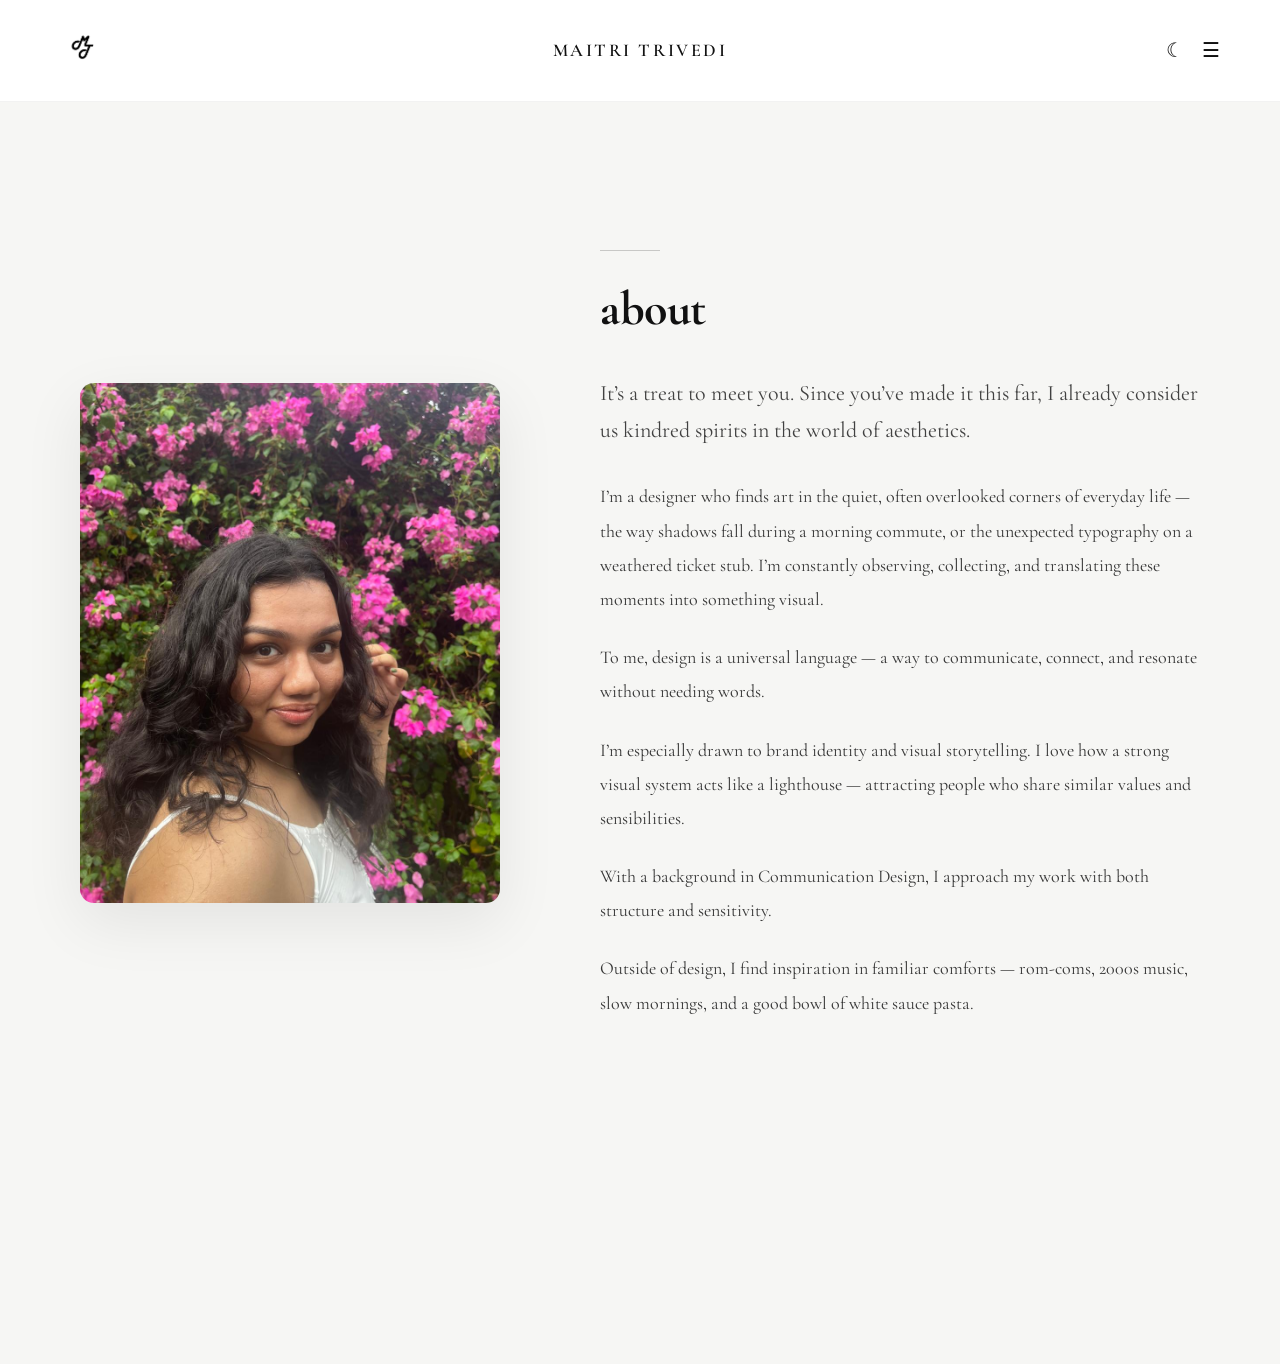
==== about.html @ b1fb1498 "Initial commit" ====
<!DOCTYPE html>

<html lang="en">

<head>
  <meta charset="UTF-8">
  <meta name="viewport" content="width=device-width, initial-scale=1.0">
  <title>About — Maitri Trivedi</title>

  <link rel="stylesheet" href="style.css">
  <link rel="stylesheet" href="css/about.css">

  <link href="https://fonts.googleapis.com/css2?family=Cormorant+Garamond:wght@400;500;600&display=swap" rel="stylesheet">
</head>

<body class="about-page">

  <!-- HEADER (unchanged) -->

  <header class="site-header">
    <div class="header-left">
      <a href="index.html">
        <img src="Logo.png" class="logo-img">
      </a>
    </div>

<div class="site-name">MAITRI TRIVEDI</div>

<div class="header-actions">
    <button class="theme-toggle" id="theme-toggle">☾</button>
    <button class="menu-toggle">☰</button>
</div>

  </header>

  <!-- ABOUT -->

  <main class="about-container">


<div class="about-grid">

  <!-- IMAGE -->
  <div class="about-image">
    <img src="maitri.jpg" alt="Maitri Trivedi">
  </div>

  <!-- TEXT -->
  <div class="about-text">

    <h1>about</h1>

    <p class="lead">
      It’s a treat to meet you. Since you’ve made it this far, I already consider us kindred spirits in the world of aesthetics.
    </p>

    <p>
      I’m a designer who finds art in the quiet, often overlooked corners of everyday life — the way shadows fall during a morning commute, or the unexpected typography on a weathered ticket stub. I’m constantly observing, collecting, and translating these moments into something visual.
    </p>

    <p>
      To me, design is a universal language — a way to communicate, connect, and resonate without needing words.
    </p>

    <p>
      I’m especially drawn to brand identity and visual storytelling. I love how a strong visual system acts like a lighthouse — attracting people who share similar values and sensibilities.
    </p>

    <p>
      With a background in Communication Design, I approach my work with both structure and sensitivity.
    </p>

    <p>
      Outside of design, I find inspiration in familiar comforts — rom-coms, 2000s music, slow mornings, and a good bowl of white sauce pasta.
    </p>

  </div>

</div>

  </main>

  <!-- FOOTER -->

  <footer class="project-footer">
  </footer>

</body>
</html>
---- style.css ----
/* ================= RESET ================= */

*{
  margin:0;
  padding:0;
  box-sizing:border-box;
}

body{
  font-family:'Cormorant Garamond',serif;
  background:#ffffff;
  color:#111;
  line-height:1.6;
  padding-top:90px;
}

body.dark{
  background:#0f0f0f;
  color:#f5f5f5;
}

/* ================= HEADER ================= */

.site-header{
  position:fixed;
  top:0;
  width:100%;
  display:grid;
  grid-template-columns:1fr auto 1fr;
  align-items:center;
  padding:22px 60px;
  background:#ffffff;
  border-bottom:1px solid rgba(0,0,0,0.05);
  z-index:999;
}

body.dark .site-header{
  background:#0f0f0f;
  border-bottom:1px solid rgba(255,255,255,0.08);
}

.logo-img{ height:48px; }

.site-name{
  font-size:18px;
  letter-spacing:.14em;
  font-weight:600;
}

.header-actions{
  display:flex;
  gap:18px;
  justify-self:end;
}

.menu-toggle,
.theme-toggle{
  background:none;
  border:none;
  font-size:20px;
  cursor:pointer;
  color:inherit;
}

/* ================= MENU ================= */

.menu-overlay{
  position:fixed;
  inset:0;
  display:flex;
  align-items:center;
  justify-content:center;
  background:#ffffff;
  opacity:0;
  pointer-events:none;
  transition:0.3s ease;
}

.menu-overlay.active{
  opacity:1;
  pointer-events:auto;
}

body.dark .menu-overlay{
  background:#0f0f0f;
}

.menu-nav{
  display:flex;
  flex-direction:column;
  gap:30px;
}

.menu-nav a{
  font-size:56px;
  text-decoration:none;
  color:inherit;
}

/* ================= HERO ================= */

.hero{
  min-height:92vh;
  display:flex;
  align-items:center;
  justify-content:center;
  padding:120px 40px 80px;
}

/* CONTAINER */
.hero-inner{
  max-width:1100px;
  margin:0 auto;
}

/* INTRO (SHIFTED RIGHT SLIGHTLY) */
.hero-intro{
  font-size:18px;
  opacity:.55;
  margin-bottom:30px;

  text-align:right;
  max-width:400px;
  margin-left:auto;
}

/* MAIN TITLE */
.hero-title{
  font-size:clamp(60px,7vw,110px);
  line-height:1.05;
  letter-spacing:-1.5px;

  text-align:center;
  margin-bottom:50px;
}

/* SUBTEXT (SHIFTED LEFT — CREATES BALANCE) */
.hero-subtext{
  font-size:20px;
  line-height:1.8;
  opacity:.65;

  max-width:600px;
  text-align:left;
}

/* ================= WORK ================= */

.work{
  max-width:1200px;
  margin:160px auto;
  padding:120px 70px;
  background:#f7f7f5;
  border-radius:40px;
}

body.dark .work{
  background:#121212;
}

/* ================= SECTION HEADER ================= */

.section-header{
  margin-bottom:80px;
  text-align:center;
}

.section-header h2{
  font-size:54px;
}

.subtitle{
  margin-top:10px;
  opacity:.6;
}

/* ================= FEATURED ================= */

.featured-project{
  margin-bottom:120px;
}

.featured-link{
  display:block;
  text-decoration:none;
  color:inherit;
}

.featured-image{
  border-radius:24px;
  overflow:hidden;
  box-shadow:0 30px 80px rgba(0,0,0,0.12);
}

.featured-image img{
  width:100%;
  height:520px;
  object-fit:cover;
}

.featured-info{
  margin-top:30px;
}

.featured-info h2{
  font-size:44px;
}

.featured-info p{
  font-size:18px;
  opacity:.7;
}

/* ================= GRID ================= */

.projects{
  display:grid;
  grid-template-columns:repeat(2,1fr);
  gap:40px;
}

/* ================= PROJECT CARD ================= */

.project{
  display:block; /* IMPORTANT FIX */
  text-decoration:none;
  color:inherit;

  background:#ffffff;
  border-radius:22px;
  overflow:hidden;

  box-shadow:0 15px 50px rgba(0,0,0,0.08);
}

body.dark .project{
  background:#1a1a1a;
  box-shadow:0 25px 70px rgba(0,0,0,0.6);
}

.project img{
  width:100%;
  height:320px;
  object-fit:cover;
}

.project-info{
  padding:26px;
}

.project-info h3{
  font-size:28px;
}

.project-info span{
  font-size:14px;
  opacity:.6;
}

/* ================= CONTACT ================= */

.contact{
  padding:180px 40px 140px;
  text-align:center;
}

.contact h2{
  font-size:54px;
}

.contact-text{
  font-size:20px;
  opacity:.7;
  margin:30px 0;
}

/* ================= FOOTER ================= */

.site-footer{
  padding:80px;
  text-align:center;
  opacity:.5;
}

/* ================= RESPONSIVE ================= */

@media (max-width:900px){

  .projects{
    grid-template-columns:1fr;
  }

  .hero-title{
    font-size:54px;
  }

  .work{
    padding:80px 30px;
  }

}

/* ================= MENU ================= */

/* ================= MENU ================= */

.menu-overlay{
  position:fixed;
  inset:0;
  background:#111;

  display:flex;
  align-items:center;
  justify-content:center;

  opacity:0;
  visibility:hidden;
  pointer-events:none;

  transition:opacity 0.4s ease, visibility 0.4s ease;

  z-index:9999;
}

.menu-overlay.active{
  opacity:1;
  visibility:visible;
  pointer-events:auto;
}

.menu-nav{
  display:flex;
  flex-direction:column;
  gap:30px;
  text-align:center;
}

.menu-nav a{
  font-size:40px;
  color:#fff;
  text-decoration:none;
  transition:.3s;
}

.menu-nav a:hover{
  opacity:.6;
}


/* ================= MENU BUTTON (CROSS ICON) ================= */

.menu-toggle{
  font-size:20px;
  transition:0.3s;
}

.menu-toggle.open{
  transform:rotate(90deg);
}

.menu-toggle.open::before{
  content:"✕";
}


/* ================= PAGE TRANSITION ================= */

.page-transition{
  position:fixed;
  inset:0;
  background:#111;

  transform:translateY(-100%);
  transition:0.6s ease;

  z-index:10000;
}

.page-transition.active{
  transform:translateY(0);
}


/* ================= HEADER ================= */

.site-header{
  position:fixed;
  top:0;
  width:100%;
  z-index:1000;
  backdrop-filter:blur(10px);
}

/* ================= DARK CONTACT SECTION ================= */

/* ================= CONTACT SPACER ================= */

.contact-spacer{
  height:220px;
}


/* ================= CONTACT OVERLAY ================= */

.contact-dark{
  background:#0a0a0a;
  color:#f5f5f5;

  padding:200px 60px 120px;

  margin-top:-180px;
  border-radius:40px 40px 0 0;

  position:relative;
  z-index:10;

  transform:translateY(80px);
  opacity:0.9;

  transition:all 0.8s cubic-bezier(0.22,1,0.36,1);
}

.contact-dark.active{
  transform:translateY(0);
  opacity:1;
}


/* ================= GRID STRUCTURE ================= */

.contact-dark-inner{
  max-width:1200px;
  margin:0 auto;

  display:grid;
  grid-template-columns:1fr;
  gap:80px;
}


/* ================= TITLE ================= */

.contact-dark-title{
  font-size:clamp(52px,6vw,100px);
  line-height:1.1;
  letter-spacing:-1px;
  color:#dcdcdc;
  max-width:900px;
}


/* ================= CTA ================= */

.contact-dark-cta{
  display:flex;
  align-items:center;
  gap:30px;
}


/* BUTTON */

.contact-btn{
  position:relative;
  overflow:hidden;

  background:#eaeaea;
  color:#111;

  padding:16px 36px;
  font-size:16px;
  text-decoration:none;

  border-radius:6px;
  transition:all 0.3s ease;
}

.contact-btn:hover{
  background:#ffffff;
  transform:translateY(-3px);
  box-shadow:0 12px 30px rgba(255,255,255,0.12);
}


/* GLOW EFFECT */

.contact-btn::before{
  content:"";
  position:absolute;
  width:200px;
  height:200px;
  background:radial-gradient(circle, rgba(255,255,255,0.35), transparent 60%);
  top:var(--y);
  left:var(--x);
  transform:translate(-50%, -50%);
  opacity:0;
  transition:opacity 0.3s;
}

.contact-btn:hover::before{
  opacity:1;
}


/* STATUS */

.contact-status{
  display:flex;
  align-items:center;
  gap:10px;
  font-size:14px;
  opacity:0.8;
}

.contact-status .dot{
  width:10px;
  height:10px;
  background:#ffffff;
  border-radius:50%;
  animation:pulse 1.5s infinite;
}

@keyframes pulse{
  0%{opacity:0.3;}
  50%{opacity:1;}
  100%{opacity:0.3;}
}


/* ================= FOOTER GRID ================= */

.contact-footer{
  display:grid;
  grid-template-columns:1fr auto;
  align-items:end;
  gap:40px;

  font-size:14px;
  opacity:0.7;
}

.contact-left p{
  margin:4px 0;
}


/* SOCIAL */

.contact-right{
  display:flex;
  gap:28px;
}

.contact-right a{
  color:inherit;
  text-decoration:none;
  transition:0.3s ease;
}

.contact-right a:hover{
  opacity:0.5;
}


/* ================= TEXT REVEAL ================= */

.reveal-text span{
  opacity:0;
  display:inline-block;
  transform:translateY(20px);
}


/* ================= BODY TRANSITION ================= */

body{
  transition:background 0.6s ease;
}


/* ================= RESPONSIVE ================= */

@media(max-width:900px){

  .contact-dark{
    padding:140px 24px 80px;
  }

  .contact-dark-inner{
    gap:60px;
  }

  .contact-dark-title{
    font-size:36px;
  }

  .contact-dark-cta{
    flex-direction:column;
    align-items:flex-start;
    gap:20px;
  }

  .contact-footer{
    grid-template-columns:1fr;
    gap:30px;
  }

}
---- css/about.css ----
/* ================= BASE ================= */

body.about-page{
  background:#f6f6f4;
  color:#111;
  font-family:'Cormorant Garamond', serif;
}


/* ================= ABOUT LAYOUT ================= */

.about-container{
  max-width:1200px;
  margin:160px auto;
  padding:0 40px;
}

.about-grid{
  display:grid;
  grid-template-columns:420px 1fr;
  gap:100px;
  align-items:center;
}


/* ================= IMAGE ================= */

.about-image{
  position:relative;
}

.about-image img{
  width:100%;
  height:520px;
  object-fit:cover;
  border-radius:14px;

  /* subtle premium shadow */
  box-shadow:0 20px 60px rgba(0,0,0,0.08);
}


/* ================= TEXT ================= */

.about-text{
  max-width:600px;
}

/* MAIN TITLE */
.about-text h1{
  font-size:48px;
  line-height:1.2;
  margin-bottom:36px;
  letter-spacing:-0.5px;
}

/* LEAD */
.about-text .lead{
  font-size:22px;
  line-height:1.7;
  margin-bottom:30px;
  opacity:0.85;
}

/* BODY TEXT */
.about-text p{
  font-size:18px;
  line-height:1.9;
  margin-bottom:24px;
  color:#222;
  opacity:0.9;
}


/* ================= SUBTLE DETAIL LINE ================= */

.about-text::before{
  content:"";
  display:block;
  width:60px;
  height:1px;
  background:#111;
  opacity:0.2;
  margin-bottom:30px;
}


/* ================= FOOTER ================= */

.project-footer{
  margin-top:140px;
  padding:80px 0;
  text-align:center;
}

/* BUTTON */
.back-home-btn{
  text-decoration:none;
  font-size:13px;
  letter-spacing:0.25em;
  text-transform:uppercase;
  color:#111;
  position:relative;
  display:inline-block;
}

/* UNDERLINE ANIMATION */
.back-home-btn::after{
  content:"";
  position:absolute;
  left:0;
  bottom:-6px;
  width:0%;
  height:1px;
  background:#111;
  transition:0.4s ease;
}

.back-home-btn:hover::after{
  width:100%;
}


/* ================= REMOVE CURSOR ================= */

.custom-cursor{
  display:none !important;
}


/* ================= RESPONSIVE ================= */

@media(max-width:900px){

  .about-grid{
    grid-template-columns:1fr;
    gap:50px;
  }

  .about-container{
    margin:120px auto;
    padding:0 24px;
  }

  .about-image img{
    height:auto;
  }

  .about-text h1{
    font-size:36px;
  }

  .about-text .lead{
    font-size:20px;
  }

}
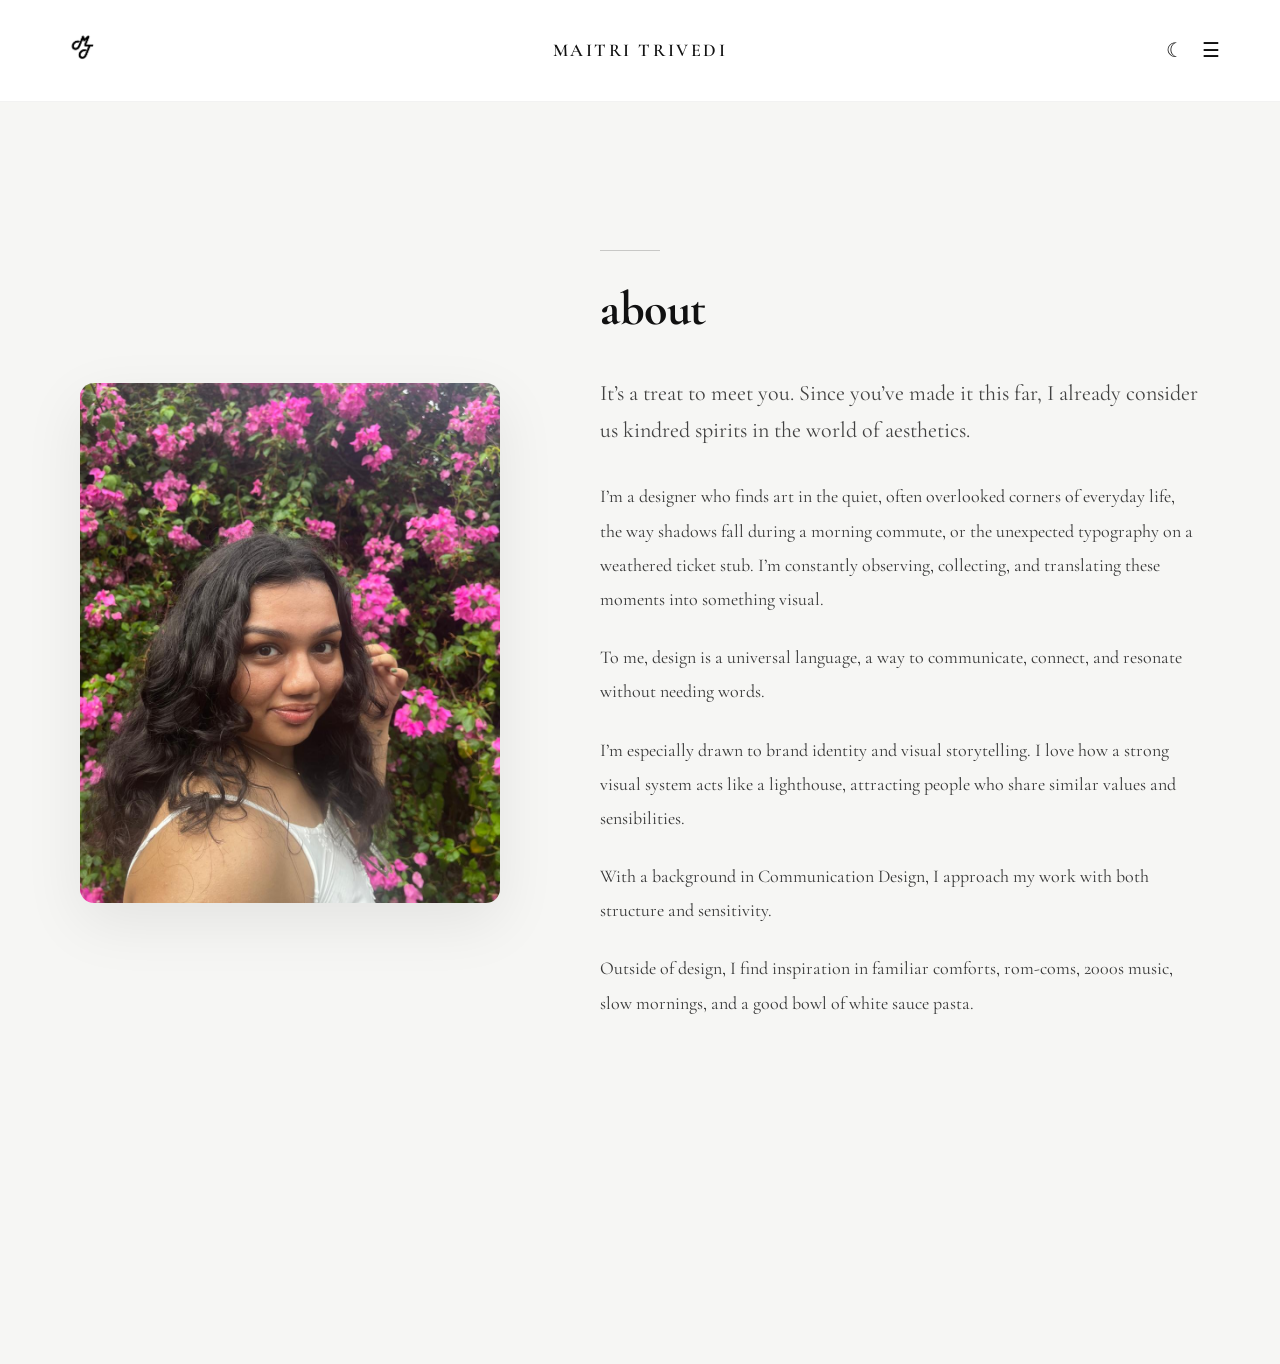
==== commit 9c812fc2: "fixed things css html" ====
--- a/about.html
+++ b/about.html
@@ -55,15 +55,15 @@
     </p>
 
     <p>
-      I’m a designer who finds art in the quiet, often overlooked corners of everyday life — the way shadows fall during a morning commute, or the unexpected typography on a weathered ticket stub. I’m constantly observing, collecting, and translating these moments into something visual.
+      I’m a designer who finds art in the quiet, often overlooked corners of everyday life, the way shadows fall during a morning commute, or the unexpected typography on a weathered ticket stub. I’m constantly observing, collecting, and translating these moments into something visual.
     </p>
 
     <p>
-      To me, design is a universal language — a way to communicate, connect, and resonate without needing words.
+      To me, design is a universal language, a way to communicate, connect, and resonate without needing words.
     </p>
 
     <p>
-      I’m especially drawn to brand identity and visual storytelling. I love how a strong visual system acts like a lighthouse — attracting people who share similar values and sensibilities.
+      I’m especially drawn to brand identity and visual storytelling. I love how a strong visual system acts like a lighthouse, attracting people who share similar values and sensibilities.
     </p>
 
     <p>
@@ -71,7 +71,7 @@
     </p>
 
     <p>
-      Outside of design, I find inspiration in familiar comforts — rom-coms, 2000s music, slow mornings, and a good bowl of white sauce pasta.
+      Outside of design, I find inspiration in familiar comforts, rom-coms, 2000s music, slow mornings, and a good bowl of white sauce pasta.
     </p>
 
   </div>
--- a/style.css
+++ b/style.css
@@ -114,34 +114,37 @@
 }
 
 /* INTRO (SHIFTED RIGHT SLIGHTLY) */
+/* INTRO (slightly stronger but still subtle) */
 .hero-intro{
-  font-size:18px;
-  opacity:.55;
-  margin-bottom:30px;
-
-  text-align:right;
-  max-width:400px;
+  font-size:clamp(22px, 2.2vw, 26px);
+  opacity:.6;
+  margin-bottom:34px;
+
+  text-align:center;
+  max-width:500px;
   margin-left:auto;
-}
-
-/* MAIN TITLE */
+  margin-right:auto;
+}
+
+/* MAIN TITLE (dominant) */
 .hero-title{
-  font-size:clamp(60px,7vw,110px);
+  font-size:clamp(64px, 7vw, 110px);
   line-height:1.05;
   letter-spacing:-1.5px;
 
   text-align:center;
-  margin-bottom:50px;
-}
-
-/* SUBTEXT (SHIFTED LEFT — CREATES BALANCE) */
+  margin-bottom:48px;
+}
+
+/* SUBTEXT (balanced, readable, not weak) */
 .hero-subtext{
-  font-size:20px;
+  font-size:clamp(20px, 2vw, 24px);
   line-height:1.8;
-  opacity:.65;
-
-  max-width:600px;
-  text-align:left;
+  opacity:.7;
+
+  max-width:650px;
+  margin:0 auto;
+  text-align:center;
 }
 
 /* ================= WORK ================= */
